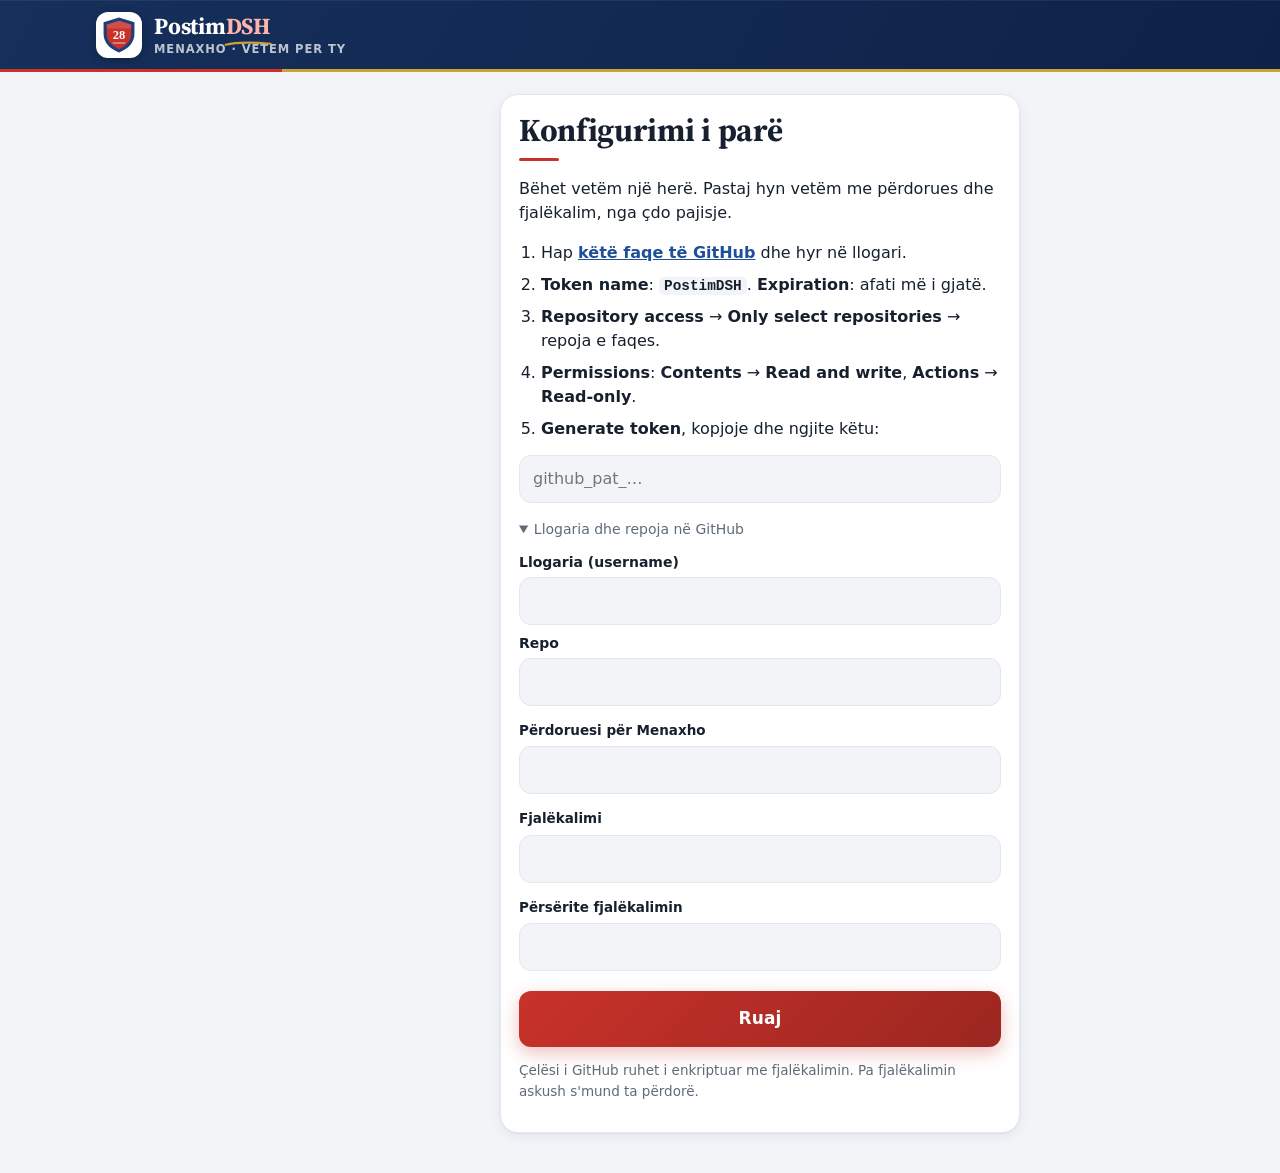
==== faqja/menaxho.html @ ba90570f "Add files via upload" ====
<!doctype html>
<html lang="sq">
<head>
<meta charset="utf-8">
<meta name="viewport" content="width=device-width,initial-scale=1,viewport-fit=cover">
<title>Menaxho – PostimDSH</title>
<meta name="robots" content="noindex">
<meta name="theme-color" content="#16305c" media="(prefers-color-scheme: light)">
<meta name="theme-color" content="#0f2248" media="(prefers-color-scheme: dark)">
<link rel="icon" href="logo.svg" type="image/svg+xml">
<link rel="apple-touch-icon" href="logo.svg">
<link rel="manifest" href="manifest.webmanifest">
<link rel="preconnect" href="https://fonts.googleapis.com">
<link rel="preconnect" href="https://fonts.gstatic.com" crossorigin>
<link rel="stylesheet" href="https://fonts.googleapis.com/css2?family=Source+Serif+4:ital,wght@0,600;0,700;1,600&display=swap" media="print" onload="this.media='all'">
<link rel="stylesheet" href="stil.css">
</head>
<body class="faqe-menaxho">
<header class="krye" id="krye">
  <div class="krye-brenda">
    <a href="./" class="marka" aria-label="Kthehu te PostimDSH">
      <img class="logo" src="logo.svg" width="44" height="44" alt="Logo e shkollës">
      <span class="marka-tekst">
        <span class="marka-emri">Postim<b>DSH<svg class="vize" viewBox="0 0 60 8" preserveAspectRatio="none" aria-hidden="true"><path d="M2 5.5C14 2.5 30 2 58 4.2"/></svg></b></span>
        <span class="marka-nen">Menaxho · vetëm për ty</span>
      </span>
    </a>
  </div>
</header>

<main id="m"><div class="ngarkim"><span></span><span></span><span></span></div></main>

<nav class="skedat" id="skedat" hidden><div class="skedat-brenda" id="skedat-brenda">
  <button type="button" data-skeda="posto">
    <svg viewBox="0 0 24 24" aria-hidden="true"><path d="M4 8h3l2-3h6l2 3h3v11H4Z"/><circle cx="12" cy="13" r="3.5"/></svg>
    <span>Posto</span>
  </button>
  <button type="button" data-skeda="postimet">
    <svg viewBox="0 0 24 24" aria-hidden="true"><rect x="4" y="4" width="7" height="7" rx="1.5"/><rect x="13" y="4" width="7" height="7" rx="1.5"/><rect x="4" y="13" width="7" height="7" rx="1.5"/><rect x="13" y="13" width="7" height="7" rx="1.5"/></svg>
    <span>Postimet</span>
  </button>
  <button type="button" data-skeda="orari">
    <svg viewBox="0 0 24 24" aria-hidden="true"><rect x="4" y="5" width="16" height="15" rx="2"/><path d="M4 10h16M9 3v4M15 3v4"/></svg>
    <span>Orari</span>
  </button>
  <button type="button" data-skeda="cilesimet">
    <svg viewBox="0 0 24 24" aria-hidden="true"><circle cx="12" cy="12" r="3"/><path d="M12 2.5v3M12 18.5v3M2.5 12h3M18.5 12h3M5.3 5.3l2.1 2.1M16.6 16.6l2.1 2.1M5.3 18.7l2.1-2.1M16.6 7.4l2.1-2.1"/></svg>
    <span>Cilësimet</span>
  </button>
</div></nav>

<div id="njoftim" class="njoftim" role="status" aria-live="polite"></div>

<script src="baza.js" defer></script>
<script src="menaxho.js" defer></script>
</body>
</html>
---- faqja/stil.css ----
/* PostimDSH – stili. Vetëm transform/opacity për animacionet, që të jetë i lehtë në telefona të dobët. */
:root {
  --sfond: #f2f4f8;
  --karte: #ffffff;
  --boje: #16202e;
  --zbehur: #5f6b7a;
  --vija: #e2e6ee;
  --vija-2: #eef1f6;
  --navy: #16305c;
  --navy-2: #0e2247;
  --kuq: #c8322a;
  --ari: #c9a23a;
  --blu: #1f4f99;
  --hije: 0 1px 2px rgba(16, 32, 60, .05), 0 4px 14px rgba(16, 32, 60, .06);
  --hije-lart: 0 2px 4px rgba(16, 32, 60, .06), 0 12px 28px rgba(16, 32, 60, .12);
  --serif: "Source Serif 4", "Source Serif Pro", Georgia, "Times New Roman", serif;
  --lehte: cubic-bezier(.2, .7, .2, 1);
  --kercim: cubic-bezier(.34, 1.56, .64, 1);
  color-scheme: light dark;
}
@media (prefers-color-scheme: dark) {
  :root {
    --sfond: #0d121c;
    --karte: #151c29;
    --boje: #e8ecf3;
    --zbehur: #97a3b5;
    --vija: #243044;
    --vija-2: #1b2433;
    --navy: #1b3a6e;
    --navy-2: #0f2248;
    --kuq: #ec5f53;
    --ari: #d9b75a;
    --blu: #8fb2f0;
    --hije: 0 1px 2px rgba(0, 0, 0, .35);
    --hije-lart: 0 10px 28px rgba(0, 0, 0, .45);
  }
}

* { box-sizing: border-box; -webkit-tap-highlight-color: transparent; }
html { -webkit-text-size-adjust: 100%; scroll-padding-top: 84px; }
body {
  margin: 0; min-height: 100vh; background: var(--sfond); color: var(--boje);
  font: 16px/1.5 system-ui, -apple-system, "Segoe UI", Roboto, "Helvetica Neue", Arial, sans-serif;
}
body.pa-rreshqitje { overflow: hidden; }
a { color: inherit; text-decoration: none; }
button { font: inherit; color: inherit; background: none; border: 0; padding: 0; cursor: pointer; }
ul, ol { list-style: none; margin: 0; padding: 0; }
svg { flex: none; }
:focus-visible { outline: 2.5px solid var(--blu); outline-offset: 2px; border-radius: 6px; }

/* ---------- Koka ---------- */
.krye {
  position: sticky; top: 0; z-index: 5; color: #fff;
  background: linear-gradient(120deg, var(--navy) 0%, var(--navy-2) 100%);
  padding-top: env(safe-area-inset-top);
  box-shadow: 0 1px 0 rgba(255, 255, 255, .06) inset;
  transition: box-shadow .3s;
}
.krye::after { /* vija e artë */
  content: ""; position: absolute; left: 0; right: 0; bottom: 0; height: 3px;
  background: linear-gradient(90deg, var(--kuq) 0 22%, var(--ari) 22% 100%);
}
.krye.me-hije { box-shadow: 0 6px 20px rgba(10, 20, 45, .25); }
.krye-brenda {
  max-width: 880px; margin: 0 auto; display: flex; align-items: center;
  padding: 12px max(16px, env(safe-area-inset-right)) 14px max(16px, env(safe-area-inset-left));
  transition: padding .3s var(--lehte);
}
.krye.me-hije .krye-brenda { padding-top: 8px; padding-bottom: 10px; }
.marka { display: flex; align-items: center; gap: 12px; min-width: 0; }
.logo {
  width: 46px; height: 46px; padding: 4px; flex: none; object-fit: contain;
  background: #fff; border-radius: 12px; box-shadow: 0 2px 8px rgba(0, 0, 0, .25);
  transition: transform .35s var(--lehte), width .3s var(--lehte), height .3s var(--lehte);
  animation: logoHyn .7s var(--kercim) backwards;
}
.krye.me-hije .logo { width: 40px; height: 40px; }
.marka:active .logo { transform: scale(.92) rotate(-6deg); }
.marka-tekst { display: flex; flex-direction: column; min-width: 0; line-height: 1.15; }
.marka-emri { font: 700 23px/1.1 var(--serif); letter-spacing: -.01em; }
.marka-emri b { position: relative; color: #ffb4ab; font-weight: 700; }
.vize {
  position: absolute; left: -2px; right: -2px; bottom: -5px; width: calc(100% + 4px); height: 7px;
  fill: none; stroke: var(--ari); stroke-width: 2.4; stroke-linecap: round;
  stroke-dasharray: 60; stroke-dashoffset: 60; animation: vizato .8s .45s var(--lehte) forwards;
}
.marka-nen {
  margin-top: 4px; font-size: 11.5px; font-weight: 600; letter-spacing: .08em; text-transform: uppercase;
  color: rgba(255, 255, 255, .72); white-space: nowrap; overflow: hidden; text-overflow: ellipsis;
}

main {
  max-width: 880px; margin: 0 auto;
  padding: 6px max(16px, env(safe-area-inset-right)) calc(40px + env(safe-area-inset-bottom)) max(16px, env(safe-area-inset-left));
}
main.hyr > * { animation: ngjitu .5s var(--lehte) both; }
main.hyr > :nth-child(2) { animation-delay: .05s; }
main.hyr > :nth-child(3) { animation-delay: .1s; }
main.hyr > :nth-child(n+4) { animation-delay: .15s; }

/* Shfaqja gjatë rrëshqitjes (vendoset nga baza.js) */
.zbulo { opacity: 0; transform: translateY(16px); }
.zbulo.dukshem { animation: ngjitu .55s var(--lehte) var(--vonesa, 0s) both; }

/* Ngarkimi: shirita që shkëlqejnë */
.ngarkim { display: grid; gap: 12px; padding: 36px 0; }
.ngarkim span {
  display: block; height: 64px; border-radius: 14px;
  background: linear-gradient(100deg, var(--vija-2) 30%, var(--karte) 50%, var(--vija-2) 70%) 0 0 / 300% 100%;
  animation: shkelqen 1.3s linear infinite;
}
.ngarkim span:nth-child(2) { width: 86%; }
.ngarkim span:nth-child(3) { width: 64%; }
.gabim { text-align: center; color: var(--zbehur); padding: 60px 10px; }

.titull-seksioni {
  position: relative; display: flex; align-items: baseline; gap: 10px;
  margin: 34px 0 14px 2px; padding-bottom: 8px;
  font: 700 22px/1.2 var(--serif); color: var(--boje); letter-spacing: -.01em;
}
.titull-seksioni::after {
  content: ""; position: absolute; left: 0; bottom: 0; width: 36px; height: 3px; border-radius: 3px;
  background: var(--kuq); transform-origin: left; animation: shtrihet .6s .2s var(--lehte) both;
}
.titull-seksioni small { font: 600 12.5px/1 system-ui, sans-serif; color: var(--zbehur); }

/* ---------- Kreu (banderola) ---------- */
.kreu {
  position: relative; overflow: hidden; margin-top: 18px; padding: 22px 20px 20px; border-radius: 18px; color: #fff;
  background:
    radial-gradient(circle at 105% -10%, rgba(201, 162, 58, .35) 0 18%, transparent 18.3%),
    radial-gradient(circle at 105% -10%, rgba(255, 255, 255, .06) 0 34%, transparent 34.3%),
    radial-gradient(circle at 105% -10%, rgba(255, 255, 255, .04) 0 50%, transparent 50.3%),
    linear-gradient(135deg, var(--navy) 0%, var(--navy-2) 100%);
  box-shadow: var(--hije-lart);
}
.kreu::before { /* shkëlqim që kalon një herë */
  content: ""; position: absolute; top: 0; bottom: 0; left: 0; width: 45%;
  background: linear-gradient(100deg, transparent, rgba(255, 255, 255, .12), transparent);
  transform: translateX(-120%) skewX(-18deg); animation: kalon 1.6s .5s ease-out both; pointer-events: none;
}
.kreu-data { margin: 0; font-size: 12px; font-weight: 700; letter-spacing: .1em; text-transform: uppercase; color: var(--ari); }
.pershendetje { margin: 4px 0 0; font: 700 32px/1.1 var(--serif); letter-spacing: -.01em; }
.sot { margin: 6px 0 0; color: rgba(255, 255, 255, .78); font-size: 14.5px; }
.numrat { display: grid; grid-template-columns: repeat(3, 1fr); gap: 8px; margin-top: 18px; }
.numri {
  padding: 10px 12px; border-radius: 12px;
  background: rgba(255, 255, 255, .09); border: 1px solid rgba(255, 255, 255, .14);
}
.numri b { display: block; font: 700 26px/1.1 var(--serif); font-variant-numeric: tabular-nums; }
.numri span { font-size: 12px; color: rgba(255, 255, 255, .75); }
.numri.i-kuq { background: rgba(200, 50, 42, .28); border-color: rgba(255, 150, 140, .35); }

/* ---------- Të rejat (vijë kohore) ---------- */
.rejat { position: relative; padding-left: 22px; }
.rejat::before {
  content: ""; position: absolute; left: 7px; top: 14px; bottom: 14px; width: 2px; border-radius: 2px;
  background: linear-gradient(var(--vija), var(--vija) 70%, transparent);
}
.rejat li { position: relative; margin-bottom: 10px; }
.rejat li::before {
  content: ""; position: absolute; left: -20px; top: 22px; width: 12px; height: 12px; border-radius: 50%;
  background: var(--karte); border: 3px solid var(--c); box-shadow: 0 0 0 3px var(--sfond);
}
.rej {
  position: relative; overflow: hidden; display: flex; align-items: center; gap: 12px; padding: 12px 13px;
  background: var(--karte); border: 1px solid var(--vija); border-radius: 14px; box-shadow: var(--hije);
  transition: transform .25s var(--lehte), box-shadow .25s;
}
.rej-tekst { flex: 1; min-width: 0; }
.rej-lenda { display: block; font-size: 11.5px; font-weight: 800; letter-spacing: .07em; text-transform: uppercase; color: var(--c); }
.rej-titull { display: block; margin-top: 1px; font-weight: 650; overflow: hidden; text-overflow: ellipsis; white-space: nowrap; }
.rej-meta { display: block; font-size: 13px; color: var(--zbehur); }

/* ---------- Ikonat e lëndëve ---------- */
.ikona {
  display: grid; place-items: center; flex: none; width: 46px; height: 46px; border-radius: 13px;
  background: linear-gradient(145deg, var(--c), color-mix(in srgb, var(--c) 75%, #000));
  background-color: var(--c); color: #fff; font-weight: 800; font-size: 17px;
  box-shadow: 0 3px 8px color-mix(in srgb, var(--c) 35%, transparent), inset 0 1px 0 rgba(255, 255, 255, .25);
}
.ikona svg { width: 25px; height: 25px; fill: none; stroke: currentColor; stroke-width: 1.8; stroke-linecap: round; stroke-linejoin: round; }
.ikona.e-vogel { width: 38px; height: 38px; border-radius: 11px; font-size: 14px; }
.ikona.e-vogel svg { width: 21px; height: 21px; }
.ikona.e-madhe { width: 64px; height: 64px; border-radius: 18px; font-size: 22px; animation: ikonaHyn .6s var(--kercim) both; }
.ikona.e-madhe svg { width: 34px; height: 34px; }

/* ---------- Lëndët ---------- */
.lendet { display: grid; gap: 10px; }
@media (min-width: 600px) { .lendet { grid-template-columns: 1fr 1fr; } }
.lenda {
  position: relative; overflow: hidden; display: flex; align-items: center; gap: 13px; min-height: 76px; padding: 13px 14px;
  background: var(--karte); border: 1px solid var(--vija); border-radius: 16px; box-shadow: var(--hije);
  transition: transform .25s var(--lehte), box-shadow .25s, border-color .25s;
}
.lenda::before { /* shiriti me ngjyrën e lëndës */
  content: ""; position: absolute; left: 0; top: 14px; bottom: 14px; width: 3px; border-radius: 0 3px 3px 0;
  background: var(--c, var(--vija)); transform: scaleY(0); transition: transform .3s var(--lehte);
}
.lenda:hover::before, .lenda:focus-visible::before { transform: none; }
.lenda .ikona { transition: transform .35s var(--kercim); }
@media (hover: hover) {
  .lenda:hover, .rej:hover, a.or-lende:hover { transform: translateY(-3px); box-shadow: var(--hije-lart); }
  .lenda:hover .ikona { transform: scale(1.08) rotate(-6deg); }
  .lenda:hover .shigjete { transform: translateX(3px); stroke: var(--boje); }
}
.lenda:active, .rej:active, a.or-lende:active { transform: scale(.98); }
.l-tekst { flex: 1; min-width: 0; }
.l-emri { display: block; font-weight: 700; font-size: 17px; }
.l-meta { display: block; font-size: 13px; color: var(--zbehur); }
.lenda.bosh .ikona { filter: grayscale(.7); opacity: .5; box-shadow: none; }
.lenda.bosh .l-emri { color: var(--zbehur); font-weight: 600; }
.shigjete { width: 20px; height: 20px; fill: none; stroke: var(--zbehur); stroke-width: 2; stroke-linecap: round; stroke-linejoin: round; transition: transform .25s var(--lehte); }

/* "E re": etiketë me pikë që pulson */
.vule {
  flex: none; position: relative; display: inline-flex; align-items: center; gap: 5px; padding: 2px 8px 2px 7px;
  border-radius: 20px; background: var(--kuq); color: #fff;
  font-size: 10.5px; font-weight: 800; letter-spacing: .08em; text-transform: uppercase; line-height: 1.5;
  animation: vulos .5s .25s var(--kercim) both;
}
.vule::before {
  content: ""; width: 6px; height: 6px; border-radius: 50%; background: #fff;
  animation: pulson 1.4s ease-out 4;
}

/* ---------- Faqja e lëndës ---------- */
.l-koka { padding: 14px 0 6px; }
.kthehu {
  display: inline-flex; align-items: center; gap: 4px; margin-left: -6px; padding: 8px 12px 8px 6px;
  border-radius: 10px; font-size: 14px; font-weight: 650; color: var(--zbehur); transition: background .2s, color .2s;
}
.kthehu svg { width: 18px; height: 18px; fill: none; stroke: currentColor; stroke-width: 2.2; stroke-linecap: round; stroke-linejoin: round; transition: transform .25s var(--lehte); }
.kthehu:hover { color: var(--boje); }
.kthehu:hover svg { transform: translateX(-3px); }
.kthehu:active { background: var(--vija); }
.l-koka-rresht { display: flex; align-items: center; gap: 16px; margin-top: 10px; }
.l-koka h1 { margin: 0; font: 700 31px/1.1 var(--serif); letter-spacing: -.015em; }
.l-koka p { margin: 5px 0 0; color: var(--zbehur); font-size: 14px; }
.bosh-msg {
  margin-top: 26px; padding: 40px 20px; text-align: center; border: 2px dashed var(--vija); border-radius: 16px;
  color: var(--zbehur); font: 600 19px/1.3 var(--serif);
}

.postim {
  position: relative; margin-top: 16px; padding: 16px;
  background: var(--karte); border: 1px solid var(--vija); border-radius: 16px; box-shadow: var(--hije);
}
.postim:not(details)::before { /* shirit sipër me ngjyrën e lëndës */
  content: ""; position: absolute; left: 16px; right: 16px; top: -1px; height: 3px; border-radius: 0 0 3px 3px; background: var(--c);
}
.postim.theksuar { animation: theksim 2.2s ease-out; }
.p-krye { display: flex; align-items: flex-start; gap: 13px; margin-bottom: 14px; }
.kalendar {
  flex: none; width: 56px; overflow: hidden; text-align: center; border-radius: 11px;
  background: var(--karte); border: 1px solid var(--vija); box-shadow: var(--hije);
}
.k-muaji { display: block; padding: 3px 0 2px; background: var(--c); color: #fff; font-size: 10.5px; font-weight: 800; letter-spacing: .1em; }
.k-dita { display: block; padding: 3px 0 5px; font: 700 23px/1.15 var(--serif); }
.k-dita.varg { font-size: 16px; padding: 7px 0 7px; }
.p-tekst { flex: 1; min-width: 0; padding-top: 1px; }
.p-tekst h2 { margin: 0; font-size: 16.5px; line-height: 1.3; }
.pershkrim { margin: 3px 0 0; font: italic 600 18px/1.25 var(--serif); color: var(--blu); }
.p-meta { margin: 4px 0 0; font-size: 13px; color: var(--zbehur); }
.p-anash { display: flex; flex-direction: column; align-items: flex-end; gap: 8px; }
.p-lidhja {
  display: grid; place-items: center; width: 38px; height: 38px; border-radius: 50%; color: var(--zbehur);
  border: 1px solid var(--vija); transition: background .2s, color .2s, transform .25s var(--kercim);
}
.p-lidhja:hover { color: var(--blu); transform: rotate(-12deg); }
.p-lidhja:active { background: var(--vija); }
.p-lidhja svg { width: 18px; height: 18px; fill: none; stroke: currentColor; stroke-width: 2; stroke-linecap: round; stroke-linejoin: round; }

.grupi {
  display: flex; align-items: center; gap: 10px; margin: 16px 0 9px;
  font-size: 11.5px; font-weight: 800; letter-spacing: .1em; text-transform: uppercase; color: var(--zbehur);
}
.grupi::after { content: ""; flex: 1; height: 1px; background: var(--vija); }
.grupi:first-child { margin-top: 0; }

.rrjeta { display: grid; grid-template-columns: repeat(3, 1fr); gap: 8px; }
@media (min-width: 600px) { .rrjeta { grid-template-columns: repeat(auto-fill, minmax(150px, 1fr)); gap: 10px; } }
.miniature {
  position: relative; display: block; aspect-ratio: 3 / 4; overflow: hidden; border-radius: 10px;
  background: linear-gradient(100deg, var(--vija-2) 30%, var(--karte) 50%, var(--vija-2) 70%) 0 0 / 300% 100%;
  animation: shkelqen 1.3s linear infinite;
  box-shadow: 0 0 0 1px var(--vija), var(--hije); cursor: zoom-in;
  transition: transform .3s var(--lehte), box-shadow .3s;
}
.miniature:active { transform: scale(.95); }
@media (hover: hover) { .miniature:hover { transform: translateY(-3px); box-shadow: 0 0 0 1px var(--vija), var(--hije-lart); } }
.miniature img {
  display: block; width: 100%; height: 100%; object-fit: cover;
  opacity: 0; transform: scale(1.06); transition: opacity .4s, transform .6s var(--lehte);
}
.miniature img.gati { opacity: 1; transform: none; }
@media (hover: hover) { .miniature:hover img.gati { transform: scale(1.04); } }
.miniature .nr {
  position: absolute; left: 6px; bottom: 6px; min-width: 22px; padding: 0 6px; border-radius: 7px;
  background: rgba(10, 18, 34, .6); color: #fff; font-size: 11px; font-weight: 700; line-height: 20px; text-align: center;
}

.fund { margin-top: 48px; padding-top: 18px; border-top: 1px solid var(--vija); text-align: center; color: var(--zbehur); font-size: 12.5px; }
.fund b { display: block; margin-bottom: 4px; font: 700 18px/1 var(--serif); color: var(--boje); }
.fund a { color: var(--zbehur); text-decoration: underline; text-underline-offset: 3px; }

/* ---------- Afatet ---------- */
.etikete {
  display: inline-block; padding: 1px 9px; border-radius: 20px;
  font-size: 11.5px; font-weight: 700; line-height: 1.6; letter-spacing: .01em; text-transform: none; vertical-align: 1px;
}
.etikete.afat { background: var(--c, var(--blu)); color: #fff; animation: vulos .45s .2s var(--kercim) both; }
.etikete.kaluar { background: var(--vija); color: var(--zbehur); }
.rej-lenda .etikete { margin-left: 8px; }
.ka { color: var(--c, var(--blu)); font-weight: 650; }
.lenda .ka { color: var(--kuq); }
.rejat li.kaluar .rej { opacity: .7; }

.p-etiketat { display: flex; flex-wrap: wrap; align-items: center; gap: 8px; margin-bottom: 5px; }
.p-etiketat .vule { order: 2; }

details.postim > summary { list-style: none; cursor: pointer; }
details.postim > summary::-webkit-details-marker { display: none; }
details.postim .p-krye { margin-bottom: 0; }
details.postim[open] .p-krye { margin-bottom: 14px; }
details.kaluar:not([open]) { box-shadow: none; background: transparent; }
details.kaluar:not([open]) .kalendar { filter: grayscale(1); opacity: .7; box-shadow: none; }
details.kaluar:not([open]) h2 { color: var(--zbehur); }
details[open] > .p-fotot { animation: ngjitu .35s var(--lehte); }
.p-hap { width: 22px; height: 22px; margin: 2px 8px 0 0; fill: none; stroke: var(--zbehur); stroke-width: 2; stroke-linecap: round; stroke-linejoin: round; transition: transform .3s var(--lehte); }
details[open] .p-hap { transform: rotate(180deg); }
.te-kaluarat { margin-top: 34px; }

.ne-orar { margin: 10px 0 0 !important; font-size: 13.5px; }
.ne-orar b { color: var(--boje); font-weight: 650; }

/* ---------- Orari ---------- */
.neser { display: grid; gap: 8px; }
@media (min-width: 600px) { .neser { grid-template-columns: 1fr 1fr; } }
.or-lende {
  position: relative; overflow: hidden; display: flex; align-items: center; gap: 12px; min-height: 64px; padding: 11px 13px;
  background: var(--karte); border: 1px solid var(--vija); border-radius: 14px; box-shadow: var(--hije);
  transition: transform .25s var(--lehte), box-shadow .25s;
}
.or-lende .l-emri { font-size: 16px; }
.or-lende .l-meta.ka { color: var(--kuq); overflow: hidden; text-overflow: ellipsis; white-space: nowrap; }
.or-lende.pa { box-shadow: none; background: transparent; border-style: dashed; }
.or-lende.pa .ikona { opacity: .55; box-shadow: none; }
.or-lende.pa .l-emri { color: var(--zbehur); font-weight: 600; }

.java { margin-top: 10px; background: var(--karte); border: 1px solid var(--vija); border-radius: 14px; overflow: hidden; box-shadow: var(--hije); }
.java > summary {
  display: flex; align-items: center; gap: 8px; padding: 13px 15px; cursor: pointer; list-style: none;
  font-weight: 700; font-size: 15px;
}
.java > summary::-webkit-details-marker { display: none; }
.java > summary::after {
  content: ""; width: 8px; height: 8px; margin-left: auto; border: solid var(--zbehur); border-width: 0 2px 2px 0;
  transform: rotate(45deg) translateY(-2px); transition: transform .3s var(--lehte);
}
.java[open] > summary::after { transform: rotate(225deg) translate(-2px, 0); }
.java-ditet { border-top: 1px solid var(--vija); animation: ngjitu .35s var(--lehte); }
.java-dita { display: flex; gap: 10px; padding: 11px 15px; align-items: baseline; }
.java-dita + .java-dita { border-top: 1px solid var(--vija-2); }
.java-dita > b { flex: none; width: 86px; font-size: 13.5px; }
.java-dita > span { display: flex; flex-wrap: wrap; gap: 6px; }
.java-dita.sot { background: rgba(200, 50, 42, .06); box-shadow: inset 3px 0 0 var(--kuq); }
.java-dita.sot > b { color: var(--kuq); }
.java-dita.sot > b::after { content: " · sot"; font-weight: 500; }
.cip {
  display: inline-block; padding: 3px 11px; border-radius: 20px; font-size: 13px; font-weight: 600;
  background: var(--sfond); border: 1px solid var(--vija); box-shadow: inset 3px 0 0 var(--c);
  transition: transform .2s var(--lehte);
}
a.cip:hover { transform: translateY(-1px); }
.cip.pa { color: var(--zbehur); font-weight: 500; border-style: dashed; box-shadow: none; }

/* ---------- Vala kur prek (vendoset nga baza.js) ---------- */
.vale {
  position: absolute; border-radius: 50%; pointer-events: none; width: 20px; height: 20px; margin: -10px 0 0 -10px;
  background: currentColor; opacity: .16; transform: scale(0); animation: vale .55s ease-out forwards;
}

/* ---------- Shikuesi ---------- */
.shikues {
  position: fixed; top: 0; right: 0; bottom: 0; left: 0; z-index: 20;
  background: #070b13; color: #eee; animation: shfaqu .25s ease-out;
}
.shikues[hidden] { display: none; }
.shikues.mbyllet { animation: zhduket .18s ease-in forwards; }
.sh-krye {
  position: absolute; top: 0; left: 0; right: 0; z-index: 3; display: flex; align-items: center;
  padding: env(safe-area-inset-top) 4px 0 16px; height: calc(54px + env(safe-area-inset-top));
  background: linear-gradient(rgba(0, 0, 0, .7), transparent);
}
.sh-nr { flex: 1; font-size: 14px; font-weight: 700; font-variant-numeric: tabular-nums; letter-spacing: .04em; }
.sh-mbyll { display: grid; place-items: center; width: 48px; height: 48px; border-radius: 50%; transition: background .2s, transform .25s var(--kercim); }
.sh-mbyll:hover { transform: rotate(90deg); }
.sh-mbyll:active { background: rgba(255, 255, 255, .12); }
.shikues svg { width: 24px; height: 24px; fill: none; stroke: currentColor; stroke-width: 2; stroke-linecap: round; stroke-linejoin: round; }
.sh-korniza {
  position: absolute; top: 0; left: 0; right: 0; bottom: 0; overflow: hidden;
  display: flex; align-items: center; justify-content: center;
  padding: calc(54px + env(safe-area-inset-top)) 0 calc(74px + env(safe-area-inset-bottom));
}
.sh-korniza.hapet { animation: ngaMiniatura .38s var(--lehte); }
.sh-korniza::before { /* rrethi i ngarkimit */
  content: ""; position: absolute; top: 50%; left: 50%; width: 30px; height: 30px; margin: -15px 0 0 -15px;
  border: 3px solid rgba(255, 255, 255, .15); border-top-color: #fff; border-radius: 50%;
  opacity: 0; transition: opacity .2s; animation: rrotullo .8s linear infinite;
}
.sh-korniza.po-ngarkon::before { opacity: 1; }
#sh-img {
  max-width: 100%; max-height: 100%; cursor: zoom-in; border-radius: 2px;
  -webkit-touch-callout: default; -webkit-user-select: auto; user-select: auto;
  transition: opacity .2s;
}
.sh-korniza.po-ngarkon #sh-img { opacity: .4; }
#sh-img.nga-djathtas { animation: ngaDjathtas .3s var(--lehte); }
#sh-img.nga-majtas { animation: ngaMajtas .3s var(--lehte); }
.zmadh .sh-korniza { display: block; overflow: auto; -webkit-overflow-scrolling: touch; padding: 0; }
.zmadh #sh-img { max-width: none; max-height: none; margin: 0 auto; display: block; cursor: zoom-out; }
.sh-shigjete {
  position: absolute; top: 50%; z-index: 3; display: grid; place-items: center;
  width: 46px; height: 66px; margin-top: -33px; background: rgba(255, 255, 255, .08); color: #fff;
  transition: background .2s;
}
.sh-shigjete:hover { background: rgba(255, 255, 255, .18); }
.sh-shigjete[disabled] { visibility: hidden; }
.majtas { left: 0; border-radius: 0 12px 12px 0; }
.djathtas { right: 0; border-radius: 12px 0 0 12px; }
.sh-ndihme {
  position: absolute; left: 0; right: 0; bottom: calc(84px + env(safe-area-inset-bottom)); z-index: 3; margin: 0;
  text-align: center; font-size: 13px; pointer-events: none;
}
.sh-ndihme span { display: inline-block; padding: 7px 14px; border-radius: 20px; background: rgba(0, 0, 0, .7); }
.sh-ndihme:not([hidden]) { animation: ndihme 4s ease forwards; }
.sh-veprime {
  position: absolute; left: 0; right: 0; bottom: 0; z-index: 3; display: flex; justify-content: center; gap: 6px;
  padding: 10px 10px calc(10px + env(safe-area-inset-bottom));
  background: linear-gradient(transparent, rgba(0, 0, 0, .8));
}
.sh-veprime > * {
  position: relative; overflow: hidden; display: flex; flex-direction: column; align-items: center; gap: 2px; min-width: 76px; padding: 7px 10px;
  border-radius: 12px; color: #eee; font-size: 12px; font-weight: 650; transition: background .2s;
}
.sh-veprime > *:hover { background: rgba(255, 255, 255, .1); }
.sh-veprime > [hidden] { display: none; }
.zmadh .sh-shigjete, .zmadh .sh-ndihme { display: none; }

/* ---------- Njoftimi ---------- */
.njoftim {
  position: fixed; left: 50%; bottom: calc(96px + env(safe-area-inset-bottom)); z-index: 30;
  max-width: calc(100% - 32px); padding: 11px 18px; border-radius: 14px;
  background: var(--navy-2); color: #fff; font-size: 14px; font-weight: 600; text-align: center;
  box-shadow: 0 10px 30px rgba(0, 0, 0, .3); border: 1px solid rgba(255, 255, 255, .08);
  opacity: 0; transform: translate(-50%, 16px) scale(.96); pointer-events: none;
  transition: opacity .25s, transform .35s var(--kercim);
}
.njoftim.duket { opacity: 1; transform: translate(-50%, 0) scale(1); }

/* ---------- Konfeti (kur postohet me sukses) ---------- */
.konfeti { position: fixed; inset: 0; z-index: 40; pointer-events: none; overflow: hidden; }
.konfeti i {
  position: absolute; top: -12px; left: var(--x); width: 8px; height: 13px; border-radius: 2px; background: var(--k);
  animation: bie var(--t) cubic-bezier(.25, .6, .4, 1) var(--v) forwards;
}

/* ---------- Menaxho ---------- */
.faqe-menaxho main { padding-bottom: calc(100px + env(safe-area-inset-bottom)); }
.faqe-menaxho .njoftim { bottom: calc(92px + env(safe-area-inset-bottom)); }
.m-karte {
  margin-top: 16px; padding: 18px; background: var(--karte);
  border: 1px solid var(--vija); border-radius: 18px; box-shadow: var(--hije);
}
.m-karte > :first-child { margin-top: 0; }
.m-hyrje { max-width: 520px; margin-left: auto; margin-right: auto; }
.m-hyrje .pershendetje { margin-bottom: 6px; color: var(--boje); }
.m-hyrje .pershendetje::after {
  content: ""; display: block; width: 40px; height: 3px; margin-top: 10px; border-radius: 3px; background: var(--kuq);
  transform-origin: left; animation: shtrihet .6s .25s var(--lehte) both;
}
.m-etiketa { display: block; margin-top: 14px; font-size: 13.5px; font-weight: 700; }
.m-etiketa .m-fushe { margin-top: 6px; }
.m-poshte { margin: 14px 0 0; text-align: center; font-size: 14px; }
.hapat { list-style: decimal; padding-left: 22px; margin: 14px 0; }
.hapat li { margin-bottom: 8px; }
.hapat a { color: var(--blu); text-decoration: underline; font-weight: 600; }
code { font: 600 .9em ui-monospace, Menlo, Consolas, monospace; background: var(--sfond); padding: 1px 5px; border-radius: 5px; }

.m-hapi { display: flex; align-items: center; gap: 10px; margin: 24px 0 11px; font: 700 17px/1.2 var(--serif); }
.m-hapi span {
  display: grid; place-items: center; flex: none; width: 26px; height: 26px; border-radius: 50%;
  background: var(--navy); color: #fff; font: 700 13px/1 system-ui, sans-serif;
  transition: background .3s;
}
.m-hapi span.kryer { background: #2f8a57; font-size: 0; }
.m-hapi span.kryer::after {
  content: ""; width: 10px; height: 5px; margin-top: -3px; border: solid #fff; border-width: 0 0 2.5px 2.5px; transform: rotate(-45deg);
}
.m-hapi span.i-ri { animation: kercen .45s var(--kercim); }
.m-hapi small { font: 500 12.5px/1 system-ui, sans-serif; color: var(--zbehur); }
.m-shenim { color: var(--zbehur); font-size: 13.5px; }
.m-gabim {
  padding: 11px 13px; border-radius: 12px; background: rgba(200, 50, 42, .1); color: var(--kuq); font-weight: 650; font-size: 14px;
  border: 1px solid rgba(200, 50, 42, .25); animation: dridhet .4s ease-in-out;
}

.m-fushe {
  width: 100%; min-height: 48px; padding: 11px 13px; border-radius: 12px;
  border: 1.5px solid var(--vija); background: var(--sfond); color: var(--boje); font: inherit; font-size: 16px;
  transition: border-color .2s, box-shadow .2s, background .2s;
}
.m-fushe:focus { outline: none; border-color: var(--blu); background: var(--karte); box-shadow: 0 0 0 4px color-mix(in srgb, var(--blu) 15%, transparent); }
.m-data { width: auto; flex: 1; min-width: 150px; }
.m-avancuar { margin: 12px 0; font-size: 14px; }
.m-avancuar summary { cursor: pointer; color: var(--zbehur); padding: 4px 0; }
.m-avancuar label { display: block; margin-top: 8px; font-weight: 600; }
.m-avancuar .m-fushe { margin-top: 4px; }

.m-rresht { display: flex; flex-wrap: wrap; gap: 8px; align-items: center; }
.m-buton {
  position: relative; overflow: hidden; display: inline-flex; align-items: center; justify-content: center; gap: 8px;
  min-height: 48px; padding: 10px 18px; border-radius: 12px; border: 1.5px solid var(--vija); background: var(--karte);
  font-weight: 700; cursor: pointer; transition: transform .2s var(--lehte), border-color .2s, box-shadow .2s;
}
.m-buton:hover { border-color: var(--zbehur); }
.m-buton:active { transform: scale(.97); }
.m-buton svg { width: 22px; height: 22px; fill: none; stroke: currentColor; stroke-width: 1.9; stroke-linecap: round; stroke-linejoin: round; }
.m-buton.kryesor {
  width: 100%; margin-top: 20px; border: 0; min-height: 56px; font-size: 17px; letter-spacing: .01em; color: #fff;
  background: linear-gradient(135deg, var(--kuq), color-mix(in srgb, var(--kuq) 78%, #000)); background-color: var(--kuq);
  box-shadow: 0 6px 18px rgba(200, 50, 42, .3);
}
.m-buton.kryesor:hover { box-shadow: 0 10px 24px rgba(200, 50, 42, .38); transform: translateY(-1px); }
.m-buton.kryesor[disabled] { background: var(--vija); color: var(--zbehur); box-shadow: none; cursor: default; transform: none; }
.m-buton.rrezik, .m-cip.rrezik, .m-lidhje.rrezik { color: var(--kuq); }
.m-zgjidh .m-buton { flex: 1; min-width: 140px; }
.m-zgjidh input { position: absolute; width: 1px; height: 1px; opacity: 0; }
.m-lidhje { color: var(--blu); font-weight: 650; text-decoration: underline; text-underline-offset: 3px; }

.m-cip {
  position: relative; overflow: hidden; display: inline-flex; align-items: center; gap: 4px; min-height: 40px; padding: 7px 15px; border-radius: 20px;
  border: 1.5px solid var(--vija); background: var(--sfond); font-size: 14.5px; font-weight: 650;
  transition: background .2s, color .2s, border-color .2s, transform .2s var(--lehte);
}
.m-cip:hover { border-color: var(--zbehur); }
.m-cip:active { transform: scale(.96); }
.m-cip.zgjedhur { border-color: var(--navy); background: var(--navy); color: #fff; }
.m-cip button { margin: -6px -8px -6px 2px; width: 30px; height: 30px; font-size: 19px; color: inherit; opacity: .75; }

.m-lendet { display: grid; grid-template-columns: repeat(auto-fill, minmax(150px, 1fr)); gap: 8px; }
.m-lende {
  position: relative; overflow: hidden; display: flex; align-items: center; gap: 10px; padding: 9px 11px; border-radius: 14px; text-align: left;
  border: 2px solid var(--vija); background: var(--karte); font-weight: 650; font-size: 14.5px;
  transition: transform .2s var(--lehte), border-color .2s, box-shadow .2s;
}
.m-lende:hover:not([disabled]) { border-color: var(--zbehur); }
.m-lende:active { transform: scale(.97); }
.m-lende.zgjedhur { border-color: var(--navy); box-shadow: 0 0 0 3px color-mix(in srgb, var(--navy) 18%, transparent); }
.m-lende.zgjedhur .ikona { animation: kercen .45s var(--kercim); }
.m-lende[disabled]:not(.zgjedhur) { opacity: .35; }
.m-afati { margin: 9px 0 0; font-size: 14px; color: var(--zbehur); }
.m-afati b { color: var(--kuq); }
.m-banderole {
  display: flex; align-items: center; gap: 10px; justify-content: space-between; padding: 11px 13px; border-radius: 12px;
  background: var(--sfond); border: 1px dashed var(--zbehur); font-size: 14px;
}

.m-hedh {
  display: none; margin-top: 10px; padding: 22px; border-radius: 14px; text-align: center;
  border: 2px dashed var(--vija); color: var(--zbehur); font-size: 14px; transition: border-color .2s, background .2s, transform .2s var(--lehte);
}
@media (hover: hover) and (pointer: fine) { .m-hedh { display: block; } }
.m-hedh b { color: var(--boje); }
body.terheq .m-hedh { border-color: var(--blu); background: color-mix(in srgb, var(--blu) 8%, transparent); color: var(--blu); transform: scale(1.02); }

.m-paraparje { display: grid; grid-template-columns: repeat(auto-fill, minmax(88px, 1fr)); gap: 8px; margin-top: 12px; }
.m-paraparje:empty { display: none; }
.m-foto { position: relative; aspect-ratio: 3 / 4; border-radius: 10px; overflow: hidden; background: var(--vija); animation: popIn .35s var(--kercim) both; box-shadow: var(--hije); }
.m-foto img { width: 100%; height: 100%; object-fit: cover; display: block; }
.m-foto > span { display: grid; place-items: center; height: 100%; font-weight: 800; color: var(--zbehur); }
.m-foto b { position: absolute; left: 5px; bottom: 5px; padding: 0 6px; border-radius: 6px; background: rgba(0, 0, 0, .6); color: #fff; font-size: 11px; line-height: 18px; }
.m-foto button {
  position: absolute; top: 5px; right: 5px; width: 28px; height: 28px; border-radius: 50%;
  background: rgba(0, 0, 0, .65); color: #fff; font-size: 19px; line-height: 1; transition: transform .2s var(--kercim);
}
.m-foto button:hover { transform: scale(1.12); }
.m-kutiza { display: flex; gap: 10px; align-items: flex-start; margin-top: 14px; font-size: 13.5px; color: var(--zbehur); }
.m-kutiza input { width: 20px; height: 20px; margin: 0; flex: none; accent-color: var(--navy); }

.m-progres { margin-top: 16px; }
.m-progres > div { height: 12px; border-radius: 12px; background: var(--vija); overflow: hidden; }
.m-progres span {
  display: block; height: 100%; width: 0; border-radius: 12px; transition: width .35s var(--lehte);
  background: repeating-linear-gradient(45deg, var(--kuq) 0 10px, color-mix(in srgb, var(--kuq) 80%, #fff) 10px 20px) 0 0 / 28px 28px;
  background-color: var(--kuq); animation: vija-levizin .6s linear infinite;
}
.m-progres p { margin: 9px 0 0; font-size: 14px; font-weight: 650; }
.m-sukses {
  margin-top: 16px; padding: 18px 14px; border-radius: 14px; text-align: center;
  background: rgba(47, 138, 87, .09); border: 1.5px solid rgba(47, 138, 87, .35); animation: popIn .45s var(--kercim) both;
}
.m-sukses b { display: block; font: 700 25px/1.1 var(--serif); color: #2f8a57; }
.m-sukses b::before {
  content: ""; display: block; width: 42px; height: 42px; margin: 0 auto 8px; border-radius: 50%; background: #2f8a57;
  -webkit-mask: url("data:image/svg+xml,%3Csvg xmlns='http://www.w3.org/2000/svg' viewBox='0 0 24 24'%3E%3Cpath d='M12 0a12 12 0 1 0 0 24 12 12 0 0 0 0-24Zm-1.5 17-5-5 1.8-1.8 3.2 3.2 6.7-6.7L19 8.5Z'/%3E%3C/svg%3E") center / contain no-repeat;
          mask: url("data:image/svg+xml,%3Csvg xmlns='http://www.w3.org/2000/svg' viewBox='0 0 24 24'%3E%3Cpath d='M12 0a12 12 0 1 0 0 24 12 12 0 0 0 0-24Zm-1.5 17-5-5 1.8-1.8 3.2 3.2 6.7-6.7L19 8.5Z'/%3E%3C/svg%3E") center / contain no-repeat;
  animation: kercen .6s .15s var(--kercim) both;
}
.m-sukses p { margin: 6px 0 0; font-size: 14px; }
.m-sukses a { color: var(--blu); font-weight: 700; text-decoration: underline; }
.m-sukses:not(.gati) p::after { content: ""; display: inline-block; width: 12px; height: 12px; margin-left: 8px; border: 2px solid var(--vija); border-top-color: #2f8a57; border-radius: 50%; animation: rrotullo .8s linear infinite; vertical-align: -2px; }

.m-lista { padding: 0; overflow: hidden; }
.m-lista > summary { display: flex; align-items: center; gap: 12px; padding: 13px 15px; cursor: pointer; list-style: none; transition: background .2s; }
.m-lista > summary:hover { background: var(--vija-2); }
.m-lista > summary::-webkit-details-marker { display: none; }
.m-lista > summary::after {
  content: ""; width: 8px; height: 8px; border: solid var(--zbehur); border-width: 0 2px 2px 0;
  transform: rotate(45deg); transition: transform .3s var(--lehte);
}
.m-lista[open] > summary::after { transform: rotate(225deg); }
.m-postimet { border-top: 1px solid var(--vija); padding: 6px 15px 13px; animation: ngjitu .3s var(--lehte); }
.m-postim { display: flex; align-items: center; gap: 8px; padding: 10px 0; border-bottom: 1px solid var(--vija-2); }
.m-postim .l-tekst b { display: block; font-size: 14.5px; }
.m-postim .l-tekst small { color: var(--zbehur); font-size: 12.5px; }
.m-postim .m-cip { min-height: 36px; padding: 5px 12px; font-size: 13.5px; }
.m-fshi-lende { display: block; margin-top: 12px; font-size: 13.5px; }

.m-dita { padding: 13px 0; border-bottom: 1px solid var(--vija-2); }
.m-dita h3 { margin: 0 0 9px; font: 700 16px/1.2 var(--serif); }
.m-shto-or {
  min-height: 40px; padding: 6px 12px; border-radius: 20px; border: 1.5px dashed var(--zbehur);
  background: transparent; color: var(--boje); font: inherit; font-size: 14px; font-weight: 650; cursor: pointer;
}

/* Skedat: poshtë në telefon, anash në ekran të gjerë */
.skedat {
  position: fixed; left: 0; right: 0; bottom: 0; z-index: 6;
  padding: 6px 8px calc(6px + env(safe-area-inset-bottom));
  background: var(--karte); border-top: 1px solid var(--vija); box-shadow: 0 -6px 22px rgba(16, 32, 60, .08);
}
.skedat[hidden] { display: none; }
.skedat-brenda { position: relative; display: grid; grid-template-columns: repeat(4, 1fr); max-width: 560px; margin: 0 auto; }
.skedat-brenda::before { /* treguesi që rrëshqet */
  content: ""; position: absolute; top: 0; bottom: 0; left: 0; width: 25%; border-radius: 14px;
  background: color-mix(in srgb, var(--kuq) 10%, transparent);
  transform: translateX(calc(var(--i, 0) * 100%)); transition: transform .4s var(--kercim);
}
.skedat button {
  position: relative; overflow: hidden; display: flex; flex-direction: column; align-items: center; gap: 2px; padding: 7px 4px;
  border-radius: 14px; color: var(--zbehur); font-size: 12px; font-weight: 700; transition: color .25s;
}
.skedat svg { width: 24px; height: 24px; fill: none; stroke: currentColor; stroke-width: 1.9; stroke-linecap: round; stroke-linejoin: round; transition: transform .35s var(--kercim); }
.skedat button.aktiv { color: var(--kuq); }
.skedat button.aktiv svg { transform: translateY(-2px) scale(1.08); }
body.po-punon .skedat { opacity: .5; pointer-events: none; }

@media (min-width: 1100px) {
  .faqe-menaxho main { max-width: 1120px; padding-left: 256px; padding-bottom: 40px; }
  .faqe-menaxho .krye-brenda { max-width: 1120px; }
  .faqe-menaxho .njoftim { bottom: 32px; }
  .skedat {
    top: 104px; bottom: auto; left: max(16px, calc(50% - 544px)); right: auto; width: 200px;
    padding: 8px; border: 1px solid var(--vija); border-radius: 18px; box-shadow: var(--hije);
  }
  .skedat-brenda { grid-template-columns: 1fr; }
  .skedat-brenda::before { width: 100%; height: 25%; bottom: auto; transform: translateY(calc(var(--i, 0) * 100%)); }
  .skedat button { flex-direction: row; justify-content: flex-start; gap: 12px; padding: 12px 14px; font-size: 14.5px; }
  .skedat button.aktiv svg { transform: scale(1.08); }
}

/* Posto në kompjuter: dy kolona */
@media (min-width: 900px) {
  .m-posto { display: grid; grid-template-columns: 1.1fr 1fr; gap: 0 28px; align-items: start; }
  .m-posto-djathtas { position: sticky; top: 100px; padding-left: 28px; border-left: 1px solid var(--vija); }
  .m-posto > .m-banderole { grid-column: 1 / -1; margin-bottom: 8px; }
}

/* ---------- Animacionet ---------- */
@keyframes ngjitu { from { opacity: 0; transform: translateY(14px); } to { opacity: 1; transform: none; } }
@keyframes vizato { to { stroke-dashoffset: 0; } }
@keyframes logoHyn { from { opacity: 0; transform: scale(.6) rotate(-12deg); } to { opacity: 1; transform: none; } }
@keyframes ikonaHyn { from { opacity: 0; transform: scale(.5) rotate(-15deg); } to { opacity: 1; transform: rotate(-4deg); } }
@keyframes vulos { from { opacity: 0; transform: scale(.4); } to { opacity: 1; transform: none; } }
@keyframes pulson { 0% { box-shadow: 0 0 0 0 rgba(255, 255, 255, .8); } 100% { box-shadow: 0 0 0 7px rgba(255, 255, 255, 0); } }
@keyframes shkelqen { from { background-position: 100% 0; } to { background-position: -50% 0; } }
@keyframes shtrihet { from { transform: scaleX(0); } to { transform: none; } }
@keyframes kalon { to { transform: translateX(320%) skewX(-18deg); } }
@keyframes theksim { 0%, 30% { box-shadow: 0 0 0 3px var(--c), var(--hije-lart); } 100% { box-shadow: 0 0 0 0 transparent, var(--hije); } }
@keyframes shfaqu { from { opacity: 0; } to { opacity: 1; } }
@keyframes zhduket { to { opacity: 0; } }
@keyframes ngaMiniatura { from { opacity: 0; transform: scale(.3); } to { opacity: 1; transform: none; } }
@keyframes rrotullo { to { transform: rotate(360deg); } }
@keyframes ngaDjathtas { from { opacity: .3; transform: translateX(44px); } to { opacity: 1; transform: none; } }
@keyframes ngaMajtas { from { opacity: .3; transform: translateX(-44px); } to { opacity: 1; transform: none; } }
@keyframes ndihme { 0% { opacity: 0; } 10%, 75% { opacity: 1; } 100% { opacity: 0; } }
@keyframes vale { to { transform: scale(var(--s, 20)); opacity: 0; } }
@keyframes popIn { from { opacity: 0; transform: scale(.85); } to { opacity: 1; transform: none; } }
@keyframes kercen { 0% { transform: scale(1); } 40% { transform: scale(1.25); } 100% { transform: scale(1); } }
@keyframes dridhet { 0%, 100% { transform: none; } 25% { transform: translateX(-5px); } 75% { transform: translateX(5px); } }
@keyframes vija-levizin { to { background-position: 28px 0; } }
@keyframes bie {
  0% { transform: translate(0, 0) rotate(0); opacity: 1; }
  100% { transform: translate(var(--dx), 105vh) rotate(var(--r)); opacity: .9; }
}

@media (prefers-reduced-motion: reduce) {
  *, *::before, *::after { animation-duration: .01ms !important; animation-delay: 0s !important; animation-iteration-count: 1 !important; transition-duration: .01ms !important; }
  .zbulo { opacity: 1; transform: none; }
  .konfeti { display: none; }
}
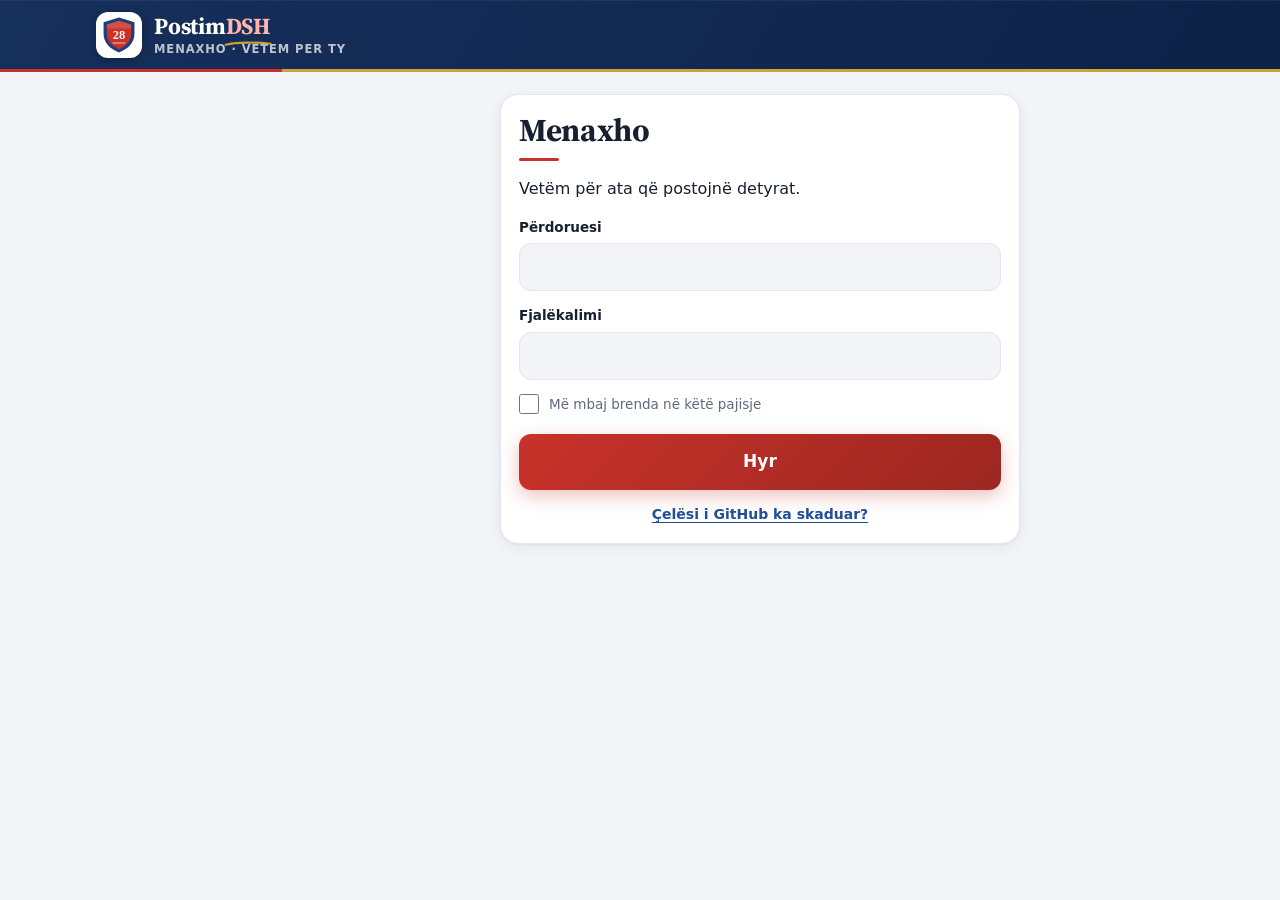
==== commit 106e07df: "Add files via upload" ====
--- a/faqja/menaxho.html
+++ b/faqja/menaxho.html
@@ -35,9 +35,13 @@
     <svg viewBox="0 0 24 24" aria-hidden="true"><path d="M4 8h3l2-3h6l2 3h3v11H4Z"/><circle cx="12" cy="13" r="3.5"/></svg>
     <span>Posto</span>
   </button>
-  <button type="button" data-skeda="postimet">
+  <button type="button" data-skeda="arkiva">
+    <svg viewBox="0 0 24 24" aria-hidden="true"><rect x="3" y="4" width="18" height="5" rx="1.5"/><path d="M5 9v10a1 1 0 0 0 1 1h12a1 1 0 0 0 1-1V9M10 13h4"/></svg>
+    <span>Arkiva</span>
+  </button>
+  <button type="button" data-skeda="lendet">
     <svg viewBox="0 0 24 24" aria-hidden="true"><rect x="4" y="4" width="7" height="7" rx="1.5"/><rect x="13" y="4" width="7" height="7" rx="1.5"/><rect x="4" y="13" width="7" height="7" rx="1.5"/><rect x="13" y="13" width="7" height="7" rx="1.5"/></svg>
-    <span>Postimet</span>
+    <span>Lëndët</span>
   </button>
   <button type="button" data-skeda="orari">
     <svg viewBox="0 0 24 24" aria-hidden="true"><rect x="4" y="5" width="16" height="15" rx="2"/><path d="M4 10h16M9 3v4M15 3v4"/></svg>
--- a/faqja/stil.css
+++ b/faqja/stil.css
@@ -11,6 +11,8 @@
   --kuq: #c8322a;
   --ari: #c9a23a;
   --blu: #1f4f99;
+  --theks: #16305c;        /* ngjyra e gjërave të zgjedhura */
+  --theks-teksti: #ffffff;
   --hije: 0 1px 2px rgba(16, 32, 60, .05), 0 4px 14px rgba(16, 32, 60, .06);
   --hije-lart: 0 2px 4px rgba(16, 32, 60, .06), 0 12px 28px rgba(16, 32, 60, .12);
   --serif: "Source Serif 4", "Source Serif Pro", Georgia, "Times New Roman", serif;
@@ -31,6 +33,8 @@
     --kuq: #ec5f53;
     --ari: #d9b75a;
     --blu: #8fb2f0;
+    --theks: #8fb2f0;
+    --theks-teksti: #0d121c;
     --hije: 0 1px 2px rgba(0, 0, 0, .35);
     --hije-lart: 0 10px 28px rgba(0, 0, 0, .45);
   }
@@ -490,16 +494,16 @@
 code { font: 600 .9em ui-monospace, Menlo, Consolas, monospace; background: var(--sfond); padding: 1px 5px; border-radius: 5px; }
 
 .m-hapi { display: flex; align-items: center; gap: 10px; margin: 24px 0 11px; font: 700 17px/1.2 var(--serif); }
-.m-hapi span {
+.m-hapi [data-hapi] {
   display: grid; place-items: center; flex: none; width: 26px; height: 26px; border-radius: 50%;
-  background: var(--navy); color: #fff; font: 700 13px/1 system-ui, sans-serif;
+  background: var(--theks); color: var(--theks-teksti); font: 700 13px/1 system-ui, sans-serif;
   transition: background .3s;
 }
-.m-hapi span.kryer { background: #2f8a57; font-size: 0; }
-.m-hapi span.kryer::after {
+.m-hapi [data-hapi].kryer { background: #2f8a57; font-size: 0; }
+.m-hapi [data-hapi].kryer::after {
   content: ""; width: 10px; height: 5px; margin-top: -3px; border: solid #fff; border-width: 0 0 2.5px 2.5px; transform: rotate(-45deg);
 }
-.m-hapi span.i-ri { animation: kercen .45s var(--kercim); }
+.m-hapi [data-hapi].i-ri { animation: kercen .45s var(--kercim); }
 .m-hapi small { font: 500 12.5px/1 system-ui, sans-serif; color: var(--zbehur); }
 .m-shenim { color: var(--zbehur); font-size: 13.5px; }
 .m-gabim {
@@ -547,18 +551,36 @@
 }
 .m-cip:hover { border-color: var(--zbehur); }
 .m-cip:active { transform: scale(.96); }
-.m-cip.zgjedhur { border-color: var(--navy); background: var(--navy); color: #fff; }
+.m-cip.zgjedhur { border-color: var(--theks); background: var(--theks); color: var(--theks-teksti); }
 .m-cip button { margin: -6px -8px -6px 2px; width: 30px; height: 30px; font-size: 19px; color: inherit; opacity: .75; }
 
-.m-lendet { display: grid; grid-template-columns: repeat(auto-fill, minmax(150px, 1fr)); gap: 8px; }
+.m-lendet { display: grid; grid-template-columns: repeat(auto-fill, minmax(132px, 1fr)); gap: 8px; }
 .m-lende {
-  position: relative; overflow: hidden; display: flex; align-items: center; gap: 10px; padding: 9px 11px; border-radius: 14px; text-align: left;
-  border: 2px solid var(--vija); background: var(--karte); font-weight: 650; font-size: 14.5px;
+  position: relative; overflow: hidden; display: flex; align-items: center; gap: 9px; padding: 9px 9px; border-radius: 14px; text-align: left;
+  border: 2px solid var(--vija); background: var(--karte); font-weight: 650; font-size: 14px; line-height: 1.25;
   transition: transform .2s var(--lehte), border-color .2s, box-shadow .2s;
 }
+.m-lende .ikona.e-vogel { width: 32px; height: 32px; border-radius: 9px; }
+.m-lende .ikona.e-vogel svg { width: 18px; height: 18px; }
+.m-lende > span:last-child { min-width: 0; }
 .m-lende:hover:not([disabled]) { border-color: var(--zbehur); }
 .m-lende:active { transform: scale(.97); }
-.m-lende.zgjedhur { border-color: var(--navy); box-shadow: 0 0 0 3px color-mix(in srgb, var(--navy) 18%, transparent); }
+.m-lende.zgjedhur {
+  border-color: var(--theks); background: color-mix(in srgb, var(--theks) 12%, var(--karte));
+  box-shadow: 0 0 0 3px color-mix(in srgb, var(--theks) 25%, transparent);
+}
+.m-lende.zgjedhur .ikona { position: relative; }
+.m-lende.zgjedhur .ikona::after { /* ✓ mbi ikonë */
+  content: ""; position: absolute; right: -6px; bottom: -6px; width: 20px; height: 20px; border-radius: 50%; box-shadow: 0 0 0 2px var(--karte);
+  background: var(--theks) url("data:image/svg+xml,%3Csvg xmlns='http://www.w3.org/2000/svg' viewBox='0 0 24 24' fill='none' stroke='white' stroke-width='3.5' stroke-linecap='round' stroke-linejoin='round'%3E%3Cpath d='M5 12.5l4.5 4.5L19 7.5'/%3E%3C/svg%3E") center / 13px no-repeat;
+  animation: vulos .35s var(--kercim);
+}
+@media (prefers-color-scheme: dark) {
+  .m-lende.zgjedhur .ikona::after {
+    background-image: url("data:image/svg+xml,%3Csvg xmlns='http://www.w3.org/2000/svg' viewBox='0 0 24 24' fill='none' stroke='%230d121c' stroke-width='3.5' stroke-linecap='round' stroke-linejoin='round'%3E%3Cpath d='M5 12.5l4.5 4.5L19 7.5'/%3E%3C/svg%3E");
+  }
+}
+.m-lende.zgjedhur span:last-child { font-weight: 800; }
 .m-lende.zgjedhur .ikona { animation: kercen .45s var(--kercim); }
 .m-lende[disabled]:not(.zgjedhur) { opacity: .35; }
 .m-afati { margin: 9px 0 0; font-size: 14px; color: var(--zbehur); }
@@ -631,10 +653,67 @@
 
 .m-dita { padding: 13px 0; border-bottom: 1px solid var(--vija-2); }
 .m-dita h3 { margin: 0 0 9px; font: 700 16px/1.2 var(--serif); }
+.m-dita h3 small { margin-left: 6px; font: 600 12px/1 system-ui, sans-serif; color: var(--zbehur); }
+.m-paruajtur { margin: 16px 0 0; padding: 10px 12px; border-radius: 12px; background: rgba(201, 162, 58, .14); color: var(--boje); font-size: 14px; font-weight: 650; }
+.m-zgjedhja-emri { color: var(--kuq); }
+.m-bosh-lende { margin-bottom: 12px; padding: 14px; border-radius: 12px; border: 1.5px dashed var(--vija); text-align: center; }
+.m-bosh-lende p { margin: 0 0 10px; color: var(--zbehur); }
 .m-shto-or {
   min-height: 40px; padding: 6px 12px; border-radius: 20px; border: 1.5px dashed var(--zbehur);
   background: transparent; color: var(--boje); font: inherit; font-size: 14px; font-weight: 650; cursor: pointer;
 }
+
+/* ---------- Arkiva ---------- */
+.m-flex { flex: 1; width: auto; min-width: 150px; }
+.m-arkiva-koka .m-cip small { margin-left: 4px; font-size: 12px; opacity: .7; }
+.m-arkiva-rresht2 { margin-top: 10px; }
+.m-zgjidh-lenden { flex: 1; width: auto; min-width: 170px; min-height: 42px; padding: 8px 12px; }
+.m-arkiv { position: relative; padding: 14px; transition: box-shadow .25s, border-color .25s, opacity .25s; }
+.m-arkiv::before {
+  content: ""; position: absolute; left: 14px; right: 14px; top: -1px; height: 3px; border-radius: 0 0 3px 3px; background: var(--c);
+}
+.m-arkiv.kaluar { opacity: .88; }
+.m-arkiv.zgjedhur { border-color: var(--kuq); box-shadow: 0 0 0 3px rgba(200, 50, 42, .18), var(--hije); opacity: 1; }
+.m-arkiv-krye { display: flex; align-items: center; gap: 11px; }
+.m-arkiv-krye .l-tekst b { display: block; font-size: 15px; line-height: 1.3; }
+.m-arkiv-krye .l-tekst small { display: block; margin-top: 2px; font-size: 12.5px; color: var(--zbehur); }
+.m-zgjedh { position: relative; flex: none; width: 26px; height: 26px; cursor: pointer; }
+.m-zgjedh input { position: absolute; opacity: 0; width: 100%; height: 100%; margin: 0; cursor: pointer; }
+.m-zgjedh span {
+  display: grid; place-items: center; width: 26px; height: 26px; border-radius: 8px; border: 2px solid var(--vija); background: var(--karte);
+  transition: background .2s, border-color .2s, transform .25s var(--kercim);
+}
+.m-zgjedh input:checked + span { background: var(--kuq); border-color: var(--kuq); transform: scale(1.06); }
+.m-zgjedh input:checked + span::after {
+  content: ""; width: 10px; height: 5px; margin-top: -3px; border: solid #fff; border-width: 0 0 2.5px 2.5px; transform: rotate(-45deg);
+}
+.m-zgjedh input:focus-visible + span { outline: 2.5px solid var(--blu); outline-offset: 2px; }
+
+.m-miniaturat { display: flex; gap: 6px; margin-top: 12px; }
+.m-mini {
+  position: relative; display: block; flex: none; width: 60px; height: 78px; overflow: hidden; border-radius: 8px;
+  background: var(--vija-2); box-shadow: 0 0 0 1px var(--vija);
+}
+.m-mini img, .m-foto-img img { display: block; width: 100%; height: 100%; object-fit: cover; }
+.m-pa-mini { display: grid; place-items: center; color: var(--zbehur); font-weight: 800; }
+.m-me-shume { display: grid; place-items: center; font-weight: 800; font-size: 14px; color: var(--zbehur); }
+.m-te-gjitha { display: grid; grid-template-columns: repeat(auto-fill, minmax(88px, 1fr)); gap: 8px; margin-top: 12px; }
+.m-foto-img { display: block; width: 100%; height: 100%; }
+.m-veprimet { margin-top: 12px; }
+.m-veprimet .m-cip { min-height: 36px; padding: 5px 13px; font-size: 13.5px; }
+.m-ndrysho { margin-top: 12px; padding: 12px; border-radius: 12px; background: var(--sfond); border: 1px dashed var(--vija); animation: ngjitu .3s var(--lehte); }
+.m-ndrysho .m-rresht { margin-top: 12px; }
+
+.m-zgjedhja {
+  position: sticky; bottom: calc(84px + env(safe-area-inset-bottom)); z-index: 4; display: flex; align-items: center; gap: 12px;
+  margin-top: 16px; padding: 10px 10px 10px 16px; border-radius: 16px;
+  background: var(--navy-2); color: #fff; box-shadow: 0 10px 30px rgba(0, 0, 0, .3); animation: popIn .3s var(--kercim);
+}
+.m-zgjedhja[hidden] { display: none; }
+.m-zgjedhja span { flex: 1; font-weight: 700; }
+.m-zgjedhja .m-lidhje { color: #fff; opacity: .85; font-size: 14px; }
+.m-buton.rrezik-plot { min-height: 44px; border: 0; background: var(--kuq); color: #fff; box-shadow: 0 4px 12px rgba(200, 50, 42, .35); }
+@media (min-width: 1100px) { .m-zgjedhja { bottom: 20px; } }
 
 /* Skedat: poshtë në telefon, anash në ekran të gjerë */
 .skedat {
@@ -643,9 +722,9 @@
   background: var(--karte); border-top: 1px solid var(--vija); box-shadow: 0 -6px 22px rgba(16, 32, 60, .08);
 }
 .skedat[hidden] { display: none; }
-.skedat-brenda { position: relative; display: grid; grid-template-columns: repeat(4, 1fr); max-width: 560px; margin: 0 auto; }
+.skedat-brenda { position: relative; display: grid; grid-template-columns: repeat(5, 1fr); max-width: 620px; margin: 0 auto; }
 .skedat-brenda::before { /* treguesi që rrëshqet */
-  content: ""; position: absolute; top: 0; bottom: 0; left: 0; width: 25%; border-radius: 14px;
+  content: ""; position: absolute; top: 0; bottom: 0; left: 0; width: 20%; border-radius: 14px;
   background: color-mix(in srgb, var(--kuq) 10%, transparent);
   transform: translateX(calc(var(--i, 0) * 100%)); transition: transform .4s var(--kercim);
 }
@@ -667,7 +746,7 @@
     padding: 8px; border: 1px solid var(--vija); border-radius: 18px; box-shadow: var(--hije);
   }
   .skedat-brenda { grid-template-columns: 1fr; }
-  .skedat-brenda::before { width: 100%; height: 25%; bottom: auto; transform: translateY(calc(var(--i, 0) * 100%)); }
+  .skedat-brenda::before { width: 100%; height: 20%; bottom: auto; transform: translateY(calc(var(--i, 0) * 100%)); }
   .skedat button { flex-direction: row; justify-content: flex-start; gap: 12px; padding: 12px 14px; font-size: 14.5px; }
   .skedat button.aktiv svg { transform: scale(1.08); }
 }
